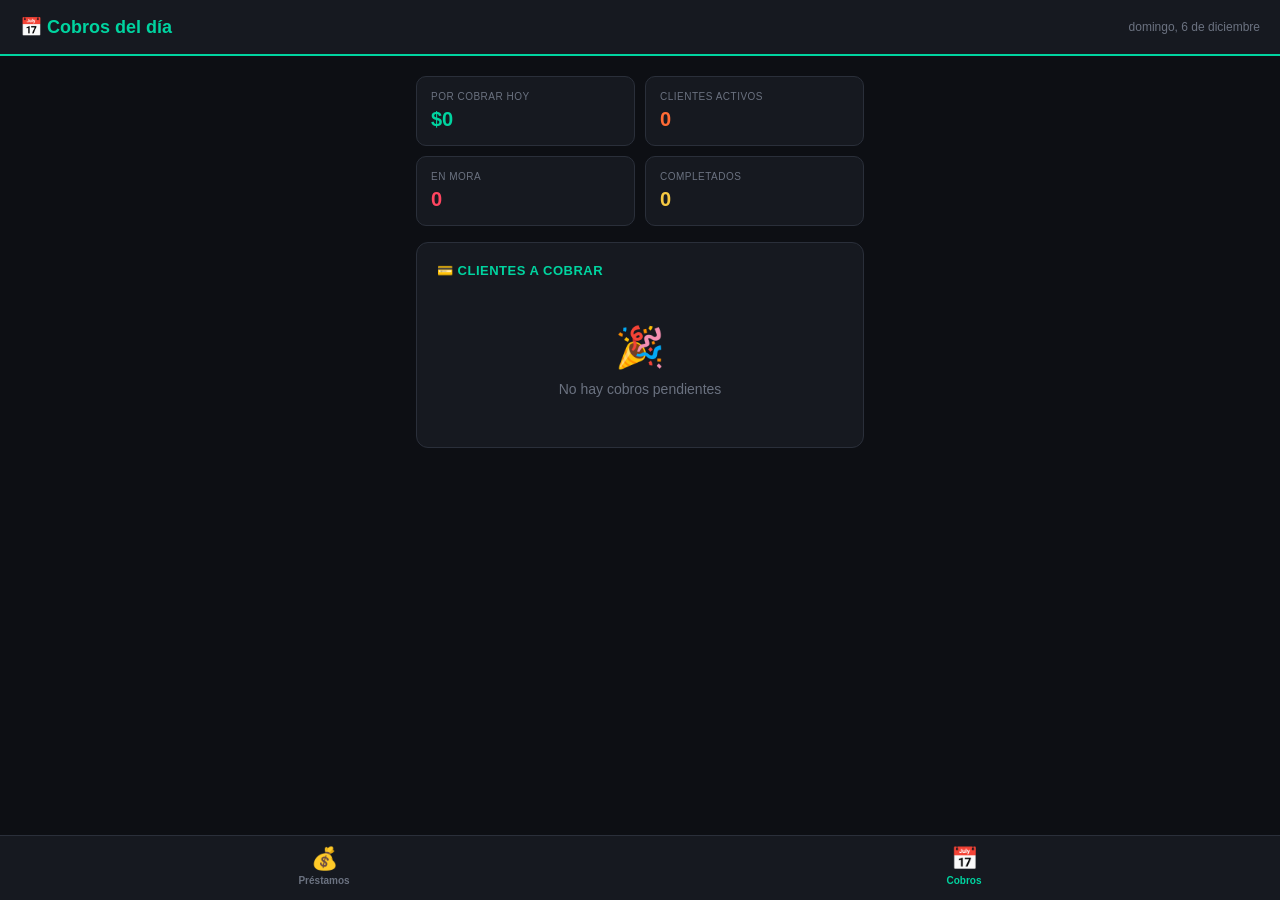
==== cliente.html @ 5e3b4dd6 "Add files via upload" ====
<!DOCTYPE html>
<html lang="es">
<head>
  <meta charset="UTF-8">
  <meta name="viewport" content="width=device-width, initial-scale=1.0">
  <title>CarteraApp – Cliente</title>
  <link rel="stylesheet" href="style.css">
  <style>
    /* Estilos específicos de esta página */
    .avatar {
      width: 60px;
      height: 60px;
      border-radius: 50%;
      background: linear-gradient(135deg, #00d4a0, #007a5e);
      display: flex;
      align-items: center;
      justify-content: center;
      font-size: 22px;
      font-weight: 700;
      color: #000;
      flex-shrink: 0;
    }

    .perfil {
      display: flex;
      align-items: center;
      gap: 16px;
      margin-bottom: 20px;
    }

    .perfil-nombre {
      font-size: 20px;
      font-weight: 700;
      margin-bottom: 4px;
    }

    .perfil-dato {
      font-size: 13px;
      color: #6b7280;
      margin-bottom: 2px;
    }

    .historial-item {
      display: flex;
      justify-content: space-between;
      align-items: center;
      padding: 10px 0;
      border-bottom: 1px solid #2a2f3a;
      font-size: 13px;
    }

    .historial-item:last-child {
      border-bottom: none;
    }

    .historial-num {
      color: #6b7280;
      font-size: 12px;
    }

    .historial-fecha {
      color: #6b7280;
      font-size: 12px;
    }

    .historial-monto {
      font-weight: 700;
      color: #00d4a0;
    }

    /* Campos de edición */
    .edit-overlay {
      display: none;
      position: fixed;
      inset: 0;
      background: rgba(0,0,0,0.7);
      z-index: 20;
      align-items: center;
      justify-content: center;
      padding: 20px;
    }

    .edit-overlay.abierto {
      display: flex;
    }

    .edit-modal {
      background: #161920;
      border: 1px solid #2a2f3a;
      border-radius: 14px;
      padding: 24px;
      width: 100%;
      max-width: 440px;
    }

    .edit-modal h2 {
      font-size: 16px;
      color: #00d4a0;
      margin-bottom: 18px;
    }

    .btn-rojo {
      background: rgba(255,69,96,.15);
      color: #ff4560;
      border: 1px solid #ff4560;
    }

    .btn-rojo:hover {
      background: #ff4560;
      color: #fff;
    }

    .mora-banner {
      background: rgba(255,69,96,.1);
      border: 1px solid #ff4560;
      border-radius: 10px;
      padding: 12px 16px;
      color: #ff4560;
      font-weight: 600;
      font-size: 13px;
      margin-bottom: 16px;
      display: none;
    }

    .btn-wsp {
      background: #25D366;
      color: #fff;
      border: none;
      display: flex;
      align-items: center;
      justify-content: center;
      gap: 8px;
    }

    .btn-wsp:hover {
      background: #20bd5a;
    }

    .btns-fila {
      display: grid;
      grid-template-columns: 1fr 1fr;
      gap: 10px;
      margin-top: 10px;
    }
  </style>
</head>

<body>

  <!-- ENCABEZADO -->
  <div class="header">
    <h1>
      <a href="cobros.html" style="color:#6b7280; text-decoration:none; font-size:20px;">←</a>
      &nbsp;Ficha del cliente
    </h1>
    <span class="header-sub" id="estadoBadge"></span>
  </div>

  <div class="container">

    <!-- BANNER DE MORA (aparece si está en mora) -->
    <div class="mora-banner" id="moraBanner">
      ⚠️ Este cliente lleva <span id="diasMora"></span> día(s) sin pagar
    </div>

    <!-- PERFIL -->
    <div class="card">
      <div class="perfil">
        <div class="avatar" id="avatarInicial">?</div>
        <div>
          <div class="perfil-nombre" id="clienteNombre">—</div>
          <div class="perfil-dato" id="clienteTelefono">—</div>
          <div class="perfil-dato" id="clienteDireccion">—</div>
          <div class="perfil-dato" id="clienteFecha">—</div>
        </div>
      </div>

      <!-- KPIs del cliente -->
      <div class="kpi-grid">
        <div class="kpi">
          <div class="kpi-label">Monto prestado</div>
          <div class="kpi-valor verde" id="kpi-monto">—</div>
        </div>
        <div class="kpi">
          <div class="kpi-label">Cuota diaria</div>
          <div class="kpi-valor naranja" id="kpi-cuota">—</div>
        </div>
        <div class="kpi">
          <div class="kpi-label">Total pagado</div>
          <div class="kpi-valor verde" id="kpi-pagado">—</div>
        </div>
        <div class="kpi">
          <div class="kpi-label">Saldo pendiente</div>
          <div class="kpi-valor rojo" id="kpi-saldo">—</div>
        </div>
      </div>

      <!-- Barra de progreso -->
      <div style="margin-top: 14px;">
        <div style="display:flex; justify-content:space-between; font-size:11px; color:#6b7280; margin-bottom:6px;">
          <span id="progreso-texto">0 de 0 cuotas pagadas</span>
          <span id="progreso-pct">0%</span>
        </div>
        <div style="background:#2a2f3a; border-radius:4px; height:8px;">
          <div id="progreso-barra" style="background:#00d4a0; width:0%; height:8px; border-radius:4px; transition: width 0.4s;"></div>
        </div>
      </div>
    </div>

    <!-- BOTONES DE ACCIÓN -->
    <div class="btns-fila">
      <button class="btn btn-wsp" id="btnWsp" onclick="abrirWhatsapp()">
        💬 WhatsApp
      </button>
      <button class="btn btn-verde" onclick="registrarPagoDesdeCliente()">
        ✓ Registrar pago
      </button>
    </div>

    <div class="btns-fila" style="margin-top:0;">
      <button class="btn btn-gris" onclick="abrirEdicion()">
        ✏️ Editar datos
      </button>
      <button class="btn btn-rojo" onclick="confirmarEliminar()">
        🗑️ Eliminar
      </button>
    </div>

    <!-- HISTORIAL DE PAGOS -->
    <div class="card" style="margin-top: 16px;">
      <h2>🕐 Historial de pagos</h2>
      <div id="historialPagos">
        <div class="vacio">Sin pagos registrados aún</div>
      </div>
    </div>

    <div class="mensaje mensaje-exito" id="mensajePago">
      ✅ Pago registrado
    </div>

  </div>

  <!-- MODAL DE EDICIÓN -->
  <div class="edit-overlay" id="editOverlay">
    <div class="edit-modal">
      <h2>✏️ Editar cliente</h2>

      <div class="campo">
        <label>Nombre</label>
        <input type="text" id="edit-nombre">
      </div>
      <div class="campo">
        <label>Teléfono</label>
        <input type="tel" id="edit-telefono">
      </div>
      <div class="campo">
        <label>Dirección / Barrio</label>
        <input type="text" id="edit-direccion">
      </div>

      <div class="btns-fila" style="margin-top: 8px;">
        <button class="btn btn-gris" onclick="cerrarEdicion()">Cancelar</button>
        <button class="btn btn-verde" onclick="guardarEdicion()">Guardar</button>
      </div>
    </div>
  </div>

  <!-- MENÚ INFERIOR -->
  <nav class="menu-inferior">
    <a href="index.html" class="menu-item">
      <span class="icono">💰</span>
      Préstamos
    </a>
    <a href="cobros.html" class="menu-item">
      <span class="icono">📅</span>
      Cobros
    </a>
  </nav>

  <script>

    // ------------------------------------------------
    // LEER EL ID DEL CLIENTE DESDE LA URL
    // Cuando navegamos a cliente.html?id=123
    // leemos el número 123 para saber qué cliente mostrar
    // ------------------------------------------------
    var params    = new URLSearchParams(window.location.search);
    var clienteId = parseInt(params.get('id'));

    function obtenerPrestamos() {
      var guardados = localStorage.getItem('prestamos');
      return guardados ? JSON.parse(guardados) : [];
    }

    function guardarPrestamos(listado) {
      localStorage.setItem('prestamos', JSON.stringify(listado));
    }

    function formatoPeso(numero) {
      return '$' + Math.round(numero).toLocaleString('es-CO');
    }

    // ------------------------------------------------
    // FUNCIÓN PRINCIPAL: cargar datos del cliente
    // ------------------------------------------------
    function cargarCliente() {
      var listado = obtenerPrestamos();

      // Buscamos el préstamo con el ID que viene en la URL
      var p = listado.find(function(x) { return x.id === clienteId; });

      // Si no existe, volvemos atrás
      if (!p) {
        alert('Cliente no encontrado.');
        window.location.href = 'cobros.html';
        return;
      }

      // Iniciales para el avatar (primera letra del nombre)
      document.getElementById('avatarInicial').textContent = p.nombre.charAt(0).toUpperCase();

      // Datos del perfil
      document.getElementById('clienteNombre').textContent    = p.nombre;
      document.getElementById('clienteTelefono').textContent  = '📱 ' + p.telefono;
      document.getElementById('clienteDireccion').textContent = '📍 ' + p.direccion;
      document.getElementById('clienteFecha').textContent     = '📅 Préstamo desde ' + p.fecha;

      // Cálculos
      var pagado  = p.pagos * p.cuota;
      var saldo   = p.total - pagado;
      var pct     = Math.round((p.pagos / p.plazo) * 100);

      // KPIs
      document.getElementById('kpi-monto').textContent  = formatoPeso(p.monto);
      document.getElementById('kpi-cuota').textContent  = formatoPeso(p.cuota);
      document.getElementById('kpi-pagado').textContent = formatoPeso(pagado);
      document.getElementById('kpi-saldo').textContent  = formatoPeso(saldo);

      // Barra de progreso
      document.getElementById('progreso-texto').textContent = p.pagos + ' de ' + p.plazo + ' cuotas pagadas';
      document.getElementById('progreso-pct').textContent   = pct + '%';
      document.getElementById('progreso-barra').style.width = pct + '%';

      // Color de la barra según avance
      var barra = document.getElementById('progreso-barra');
      if (pct < 30) barra.style.background = '#ff4560';
      else if (pct < 60) barra.style.background = '#f5c842';
      else barra.style.background = '#00d4a0';

      // Estado del préstamo
      var badge = document.getElementById('estadoBadge');
      if (p.pagos >= p.plazo) {
        badge.textContent = '✅ Pagado';
        badge.style.color = '#00d4a0';
      } else {
        badge.textContent = 'Activo';
        badge.style.color = '#f5c842';
      }

      // Detección de mora
      // Si el préstamo tiene fecha de último pago guardada
      if (p.ultimoPago) {
        var ultimoPago = new Date(p.ultimoPago);
        var hoy        = new Date();
        var diffMs     = hoy - ultimoPago;
        var diffDias   = Math.floor(diffMs / (1000 * 60 * 60 * 24));

        if (diffDias >= 1 && p.pagos < p.plazo) {
          document.getElementById('moraBanner').style.display = 'block';
          document.getElementById('diasMora').textContent = diffDias;
        }
      }

      // Historial de pagos
      mostrarHistorial(p);
    }


    // ------------------------------------------------
    // HISTORIAL DE PAGOS
    // ------------------------------------------------
    function mostrarHistorial(p) {
      var contenedor = document.getElementById('historialPagos');

      if (!p.historial || p.historial.length === 0) {
        contenedor.innerHTML = '<div class="vacio">Sin pagos registrados aún</div>';
        return;
      }

      var html = '';
      // Mostramos del más reciente al más antiguo
      for (var i = p.historial.length - 1; i >= 0; i--) {
        var h = p.historial[i];
        html += '<div class="historial-item">';
        html +=   '<span class="historial-num">Cuota #' + h.numeroCuota + '</span>';
        html +=   '<span class="historial-fecha">📅 ' + h.fecha + '</span>';
        html +=   '<span class="historial-monto">' + formatoPeso(h.monto) + '</span>';
        html += '</div>';
      }

      contenedor.innerHTML = html;
    }


    // ------------------------------------------------
    // REGISTRAR PAGO DESDE ESTA PANTALLA
    // ------------------------------------------------
    function registrarPagoDesdeCliente() {
      var listado = obtenerPrestamos();
      var idx = listado.findIndex(function(x) { return x.id === clienteId; });

      if (idx === -1) return;

      var p = listado[idx];

      if (p.pagos >= p.plazo) {
        alert('Este préstamo ya está completamente pagado.');
        return;
      }

      // Sumamos la cuota
      p.pagos += 1;

      // Guardamos la fecha de este pago
      p.ultimoPago = new Date().toISOString();

      // Guardamos en el historial
      if (!p.historial) p.historial = [];
      p.historial.push({
        numeroCuota: p.pagos,
        fecha: new Date().toLocaleDateString('es-CO'),
        monto: p.cuota
      });

      listado[idx] = p;
      guardarPrestamos(listado);

      // Mensaje de éxito
      var msg = document.getElementById('mensajePago');
      msg.style.display = 'block';
      setTimeout(function() { msg.style.display = 'none'; }, 2500);

      // Recargamos la pantalla
      cargarCliente();
    }


    // ------------------------------------------------
    // WHATSAPP
    // ------------------------------------------------
    function abrirWhatsapp() {
      var listado = obtenerPrestamos();
      var p = listado.find(function(x) { return x.id === clienteId; });
      if (!p || !p.telefono) { alert('Este cliente no tiene teléfono registrado.'); return; }

      var restante = (p.plazo - p.pagos) * p.cuota;
      var mensaje  = 'Hola ' + p.nombre + ', le recordamos que tiene una cuota pendiente de ' +
                     formatoPeso(p.cuota) + '. Saldo total: ' + formatoPeso(restante) + '. Gracias.';

      var numero = p.telefono.replace(/\s/g, '');
      // Agregamos el código de Colombia si no lo tiene
      if (!numero.startsWith('57')) numero = '57' + numero;

      window.open('https://wa.me/' + numero + '?text=' + encodeURIComponent(mensaje), '_blank');
    }


    // ------------------------------------------------
    // EDITAR CLIENTE
    // ------------------------------------------------
    function abrirEdicion() {
      var listado = obtenerPrestamos();
      var p = listado.find(function(x) { return x.id === clienteId; });
      if (!p) return;

      // Llenamos el formulario con los datos actuales
      document.getElementById('edit-nombre').value    = p.nombre;
      document.getElementById('edit-telefono').value  = p.telefono;
      document.getElementById('edit-direccion').value = p.direccion;

      document.getElementById('editOverlay').classList.add('abierto');
    }

    function cerrarEdicion() {
      document.getElementById('editOverlay').classList.remove('abierto');
    }

    function guardarEdicion() {
      var nuevoNombre    = document.getElementById('edit-nombre').value.trim();
      var nuevoTelefono  = document.getElementById('edit-telefono').value.trim();
      var nuevaDireccion = document.getElementById('edit-direccion').value.trim();

      if (nuevoNombre === '') { alert('El nombre no puede estar vacío.'); return; }

      var listado = obtenerPrestamos();
      var idx = listado.findIndex(function(x) { return x.id === clienteId; });
      if (idx === -1) return;

      listado[idx].nombre    = nuevoNombre;
      listado[idx].telefono  = nuevoTelefono;
      listado[idx].direccion = nuevaDireccion;

      guardarPrestamos(listado);
      cerrarEdicion();
      cargarCliente(); // recargamos con los datos nuevos
    }


    // ------------------------------------------------
    // ELIMINAR CLIENTE
    // ------------------------------------------------
    function confirmarEliminar() {
      var listado = obtenerPrestamos();
      var p = listado.find(function(x) { return x.id === clienteId; });
      if (!p) return;

      // Pedimos confirmación antes de borrar
      var confirmar = confirm('¿Seguro que quieres eliminar a ' + p.nombre + '? Esta acción no se puede deshacer.');

      if (confirmar) {
        // Filtramos y quitamos este préstamo
        var nuevaLista = listado.filter(function(x) { return x.id !== clienteId; });
        guardarPrestamos(nuevaLista);
        // Volvemos a la lista de cobros
        window.location.href = 'cobros.html';
      }
    }


    // Cargamos el cliente al abrir la página
    cargarCliente();

  </script>

</body>
</html>
---- style.css ----
/* =============================================
   CARTERA APP - Estilos globales
   Este archivo lo usan TODAS las páginas
============================================= */

* {
  box-sizing: border-box;
  margin: 0;
  padding: 0;
}

body {
  font-family: Arial, sans-serif;
  background: #0d0f14;
  color: #e8eaf0;
  min-height: 100vh;
  padding-bottom: 80px; /* espacio para el menú inferior */
}

/* =============================================
   ENCABEZADO SUPERIOR
============================================= */
.header {
  background: #161920;
  border-bottom: 2px solid #00d4a0;
  padding: 16px 20px;
  display: flex;
  align-items: center;
  justify-content: space-between;
  position: sticky;
  top: 0;
  z-index: 10;
}

.header h1 {
  font-size: 18px;
  color: #00d4a0;
  display: flex;
  align-items: center;
  gap: 8px;
}

.header-sub {
  font-size: 12px;
  color: #6b7280;
}

/* =============================================
   CONTENEDOR PRINCIPAL
============================================= */
.container {
  max-width: 480px;
  margin: 0 auto;
  padding: 20px 16px;
}

/* =============================================
   TARJETAS
============================================= */
.card {
  background: #161920;
  border: 1px solid #2a2f3a;
  border-radius: 12px;
  padding: 20px;
  margin-bottom: 16px;
}

.card h2 {
  font-size: 13px;
  color: #00d4a0;
  margin-bottom: 16px;
  text-transform: uppercase;
  letter-spacing: 0.5px;
}

/* =============================================
   CAMPOS DE FORMULARIO
============================================= */
.campo {
  margin-bottom: 14px;
}

.campo label {
  display: block;
  font-size: 11px;
  color: #6b7280;
  text-transform: uppercase;
  letter-spacing: 0.5px;
  margin-bottom: 5px;
}

.campo input,
.campo select {
  width: 100%;
  background: #1e2229;
  border: 1px solid #2a2f3a;
  border-radius: 8px;
  padding: 11px 14px;
  color: #e8eaf0;
  font-size: 15px;
  outline: none;
  transition: border-color 0.2s;
}

.campo input:focus,
.campo select:focus {
  border-color: #00d4a0;
}

/* =============================================
   BOTONES
============================================= */
.btn {
  width: 100%;
  border: none;
  border-radius: 10px;
  padding: 13px;
  font-size: 15px;
  font-weight: 700;
  cursor: pointer;
  transition: background 0.2s;
  font-family: Arial, sans-serif;
}

.btn-verde {
  background: #00d4a0;
  color: #000;
}

.btn-verde:hover {
  background: #00f0b8;
}

.btn-gris {
  background: #1e2229;
  color: #e8eaf0;
  border: 1px solid #2a2f3a;
}

/* =============================================
   CAJA DE RESULTADO / CALCULADORA
============================================= */
.resultado-box {
  background: #1e2229;
  border: 1px solid #2a2f3a;
  border-radius: 10px;
  padding: 16px;
  margin: 12px 0;
}

.resultado-fila {
  display: flex;
  justify-content: space-between;
  align-items: center;
  padding: 7px 0;
  border-bottom: 1px solid #2a2f3a;
  font-size: 13px;
}

.resultado-fila:last-child {
  border-bottom: none;
  padding-top: 10px;
}

.resultado-fila .etiqueta { color: #6b7280; }
.resultado-fila .valor { font-weight: 700; }

.valor.verde   { color: #00d4a0; }
.valor.naranja { color: #ff6b35; }
.valor.rojo    { color: #ff4560; }
.valor.amarillo{ color: #f5c842; }
.valor.grande  { font-size: 20px; color: #00d4a0; }

/* =============================================
   PILLS / ETIQUETAS DE ESTADO
============================================= */
.pill {
  display: inline-block;
  padding: 3px 10px;
  border-radius: 20px;
  font-size: 11px;
  font-weight: 700;
}

.pill-verde   { background: rgba(0,212,160,.15); color: #00d4a0; }
.pill-rojo    { background: rgba(255,69,96,.15);  color: #ff4560; }
.pill-amarillo{ background: rgba(245,200,66,.15); color: #f5c842; }

/* =============================================
   MENSAJE DE ÉXITO / ERROR
============================================= */
.mensaje {
  border-radius: 10px;
  padding: 14px;
  text-align: center;
  font-weight: 600;
  margin-top: 12px;
  display: none;
}

.mensaje-exito {
  background: rgba(0,212,160,.1);
  border: 1px solid #00d4a0;
  color: #00d4a0;
}

.mensaje-error {
  background: rgba(255,69,96,.1);
  border: 1px solid #ff4560;
  color: #ff4560;
}

/* =============================================
   MENÚ INFERIOR (navegación entre páginas)
============================================= */
.menu-inferior {
  position: fixed;
  bottom: 0;
  left: 0;
  right: 0;
  background: #161920;
  border-top: 1px solid #2a2f3a;
  display: flex;
  justify-content: space-around;
  padding: 10px 0 14px;
  z-index: 10;
}

.menu-item {
  display: flex;
  flex-direction: column;
  align-items: center;
  gap: 3px;
  text-decoration: none;
  color: #6b7280;
  font-size: 10px;
  font-weight: 600;
  transition: color 0.2s;
}

.menu-item span.icono {
  font-size: 22px;
}

.menu-item.activo {
  color: #00d4a0;
}

/* =============================================
   ITEMS DE LISTA (préstamos, cobros, etc)
============================================= */
.lista-item {
  background: #1e2229;
  border: 1px solid #2a2f3a;
  border-radius: 10px;
  padding: 14px 16px;
  margin-bottom: 10px;
  display: flex;
  justify-content: space-between;
  align-items: center;
}

.lista-item-nombre {
  font-weight: 700;
  font-size: 15px;
  margin-bottom: 3px;
}

.lista-item-detalle {
  font-size: 12px;
  color: #6b7280;
  margin-bottom: 2px;
}

.lista-item-derecha {
  text-align: right;
  flex-shrink: 0;
  margin-left: 12px;
}

.lista-item-monto {
  font-size: 18px;
  font-weight: 700;
  color: #00d4a0;
}

.lista-item-monto small {
  display: block;
  font-size: 10px;
  color: #6b7280;
  font-weight: 400;
}

/* =============================================
   VACÍO (cuando no hay datos)
============================================= */
.vacio {
  text-align: center;
  color: #6b7280;
  padding: 30px 20px;
  font-size: 14px;
}

.vacio .vacio-icono {
  font-size: 40px;
  margin-bottom: 10px;
}

/* =============================================
   KPI (tarjetas de resumen numérico)
============================================= */
.kpi-grid {
  display: grid;
  grid-template-columns: 1fr 1fr;
  gap: 10px;
  margin-bottom: 16px;
}

.kpi {
  background: #161920;
  border: 1px solid #2a2f3a;
  border-radius: 10px;
  padding: 14px;
}

.kpi-label {
  font-size: 10px;
  color: #6b7280;
  text-transform: uppercase;
  letter-spacing: 0.5px;
  margin-bottom: 6px;
}

.kpi-valor {
  font-size: 20px;
  font-weight: 700;
}

.kpi-valor.verde   { color: #00d4a0; }
.kpi-valor.rojo    { color: #ff4560; }
.kpi-valor.amarillo{ color: #f5c842; }
.kpi-valor.naranja { color: #ff6b35; }
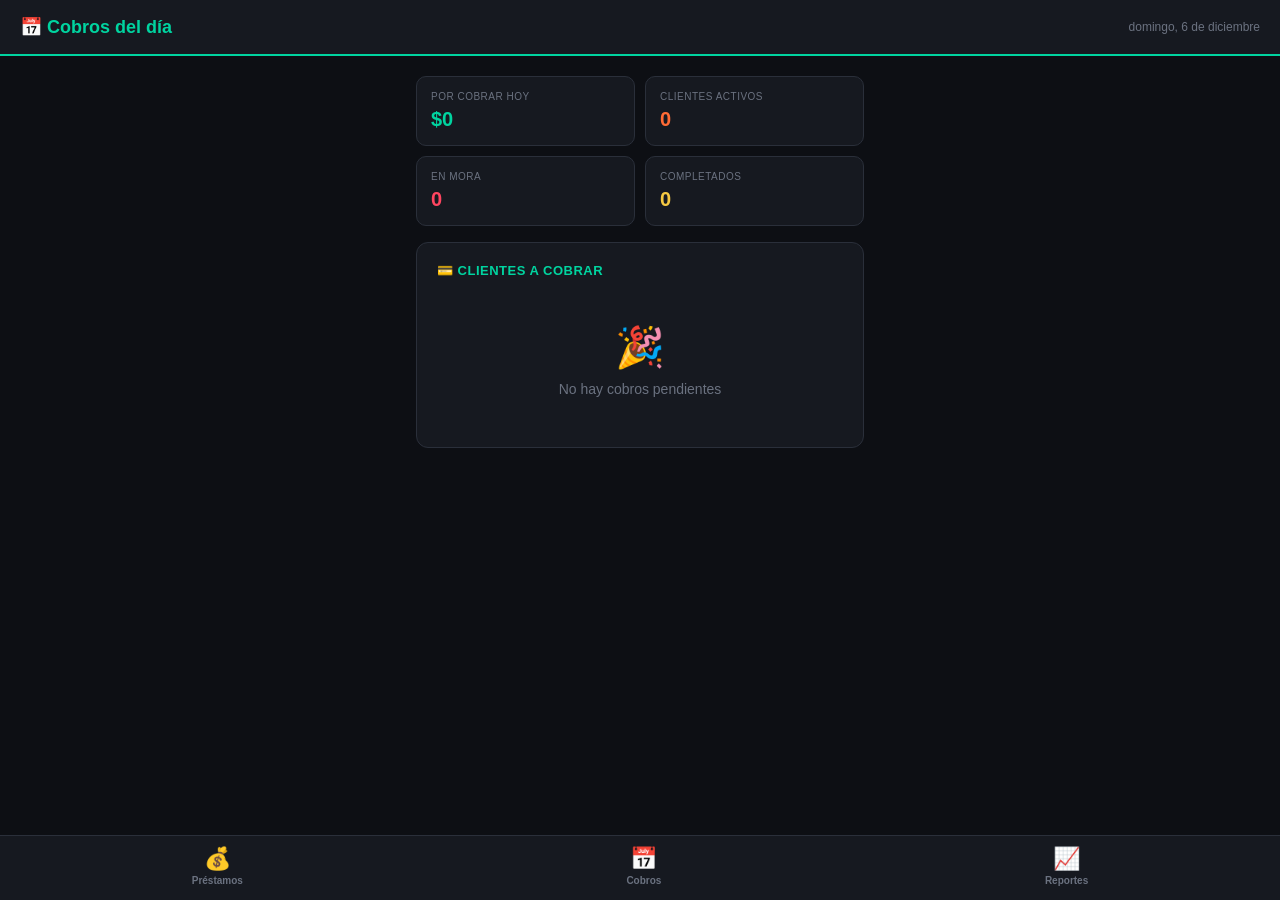
==== commit 8ce22852: "Add files via upload" ====
--- a/cliente.html
+++ b/cliente.html
@@ -267,15 +267,19 @@
 
   <!-- MENÚ INFERIOR -->
   <nav class="menu-inferior">
-    <a href="index.html" class="menu-item">
-      <span class="icono">💰</span>
-      Préstamos
-    </a>
-    <a href="cobros.html" class="menu-item">
-      <span class="icono">📅</span>
-      Cobros
-    </a>
-  </nav>
+  <a href="index.html" class="menu-item">
+    <span class="icono">💰</span>
+    Préstamos
+  </a>
+  <a href="cobros.html" class="menu-item">
+    <span class="icono">📅</span>
+    Cobros
+  </a>
+  <a href="reportes.html" class="menu-item">
+    <span class="icono">📈</span>
+    Reportes
+  </a>
+</nav>
 
   <script>
 
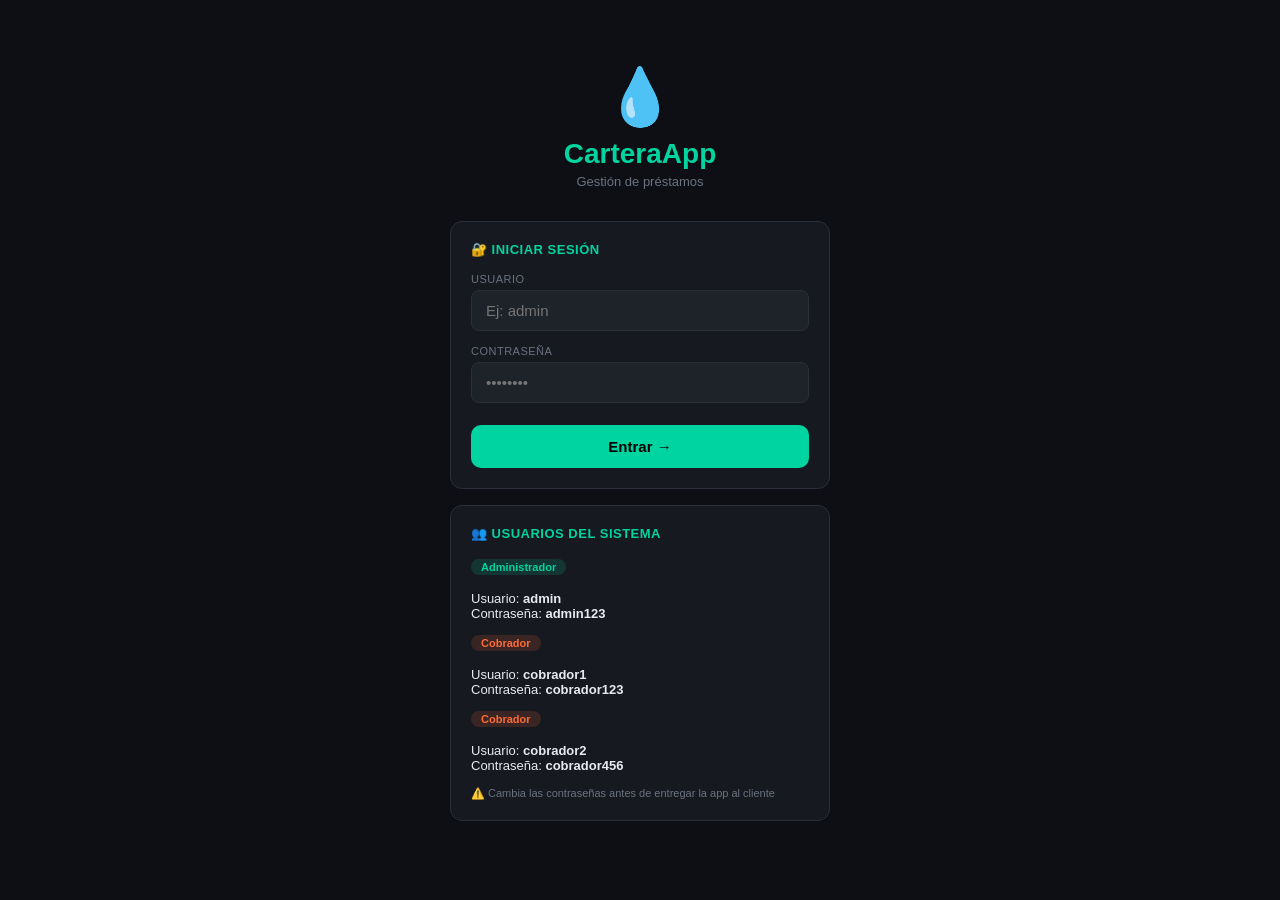
==== commit 90a3e00c: "Add files via upload" ====
--- a/cliente.html
+++ b/cliente.html
@@ -279,8 +279,11 @@
     <span class="icono">📈</span>
     Reportes
   </a>
+  <a href="cobradores.html" class="menu-item">
+    <span class="icono">👷</span>
+    Equipo
+  </a>
 </nav>
-
   <script>
 
     // ------------------------------------------------
